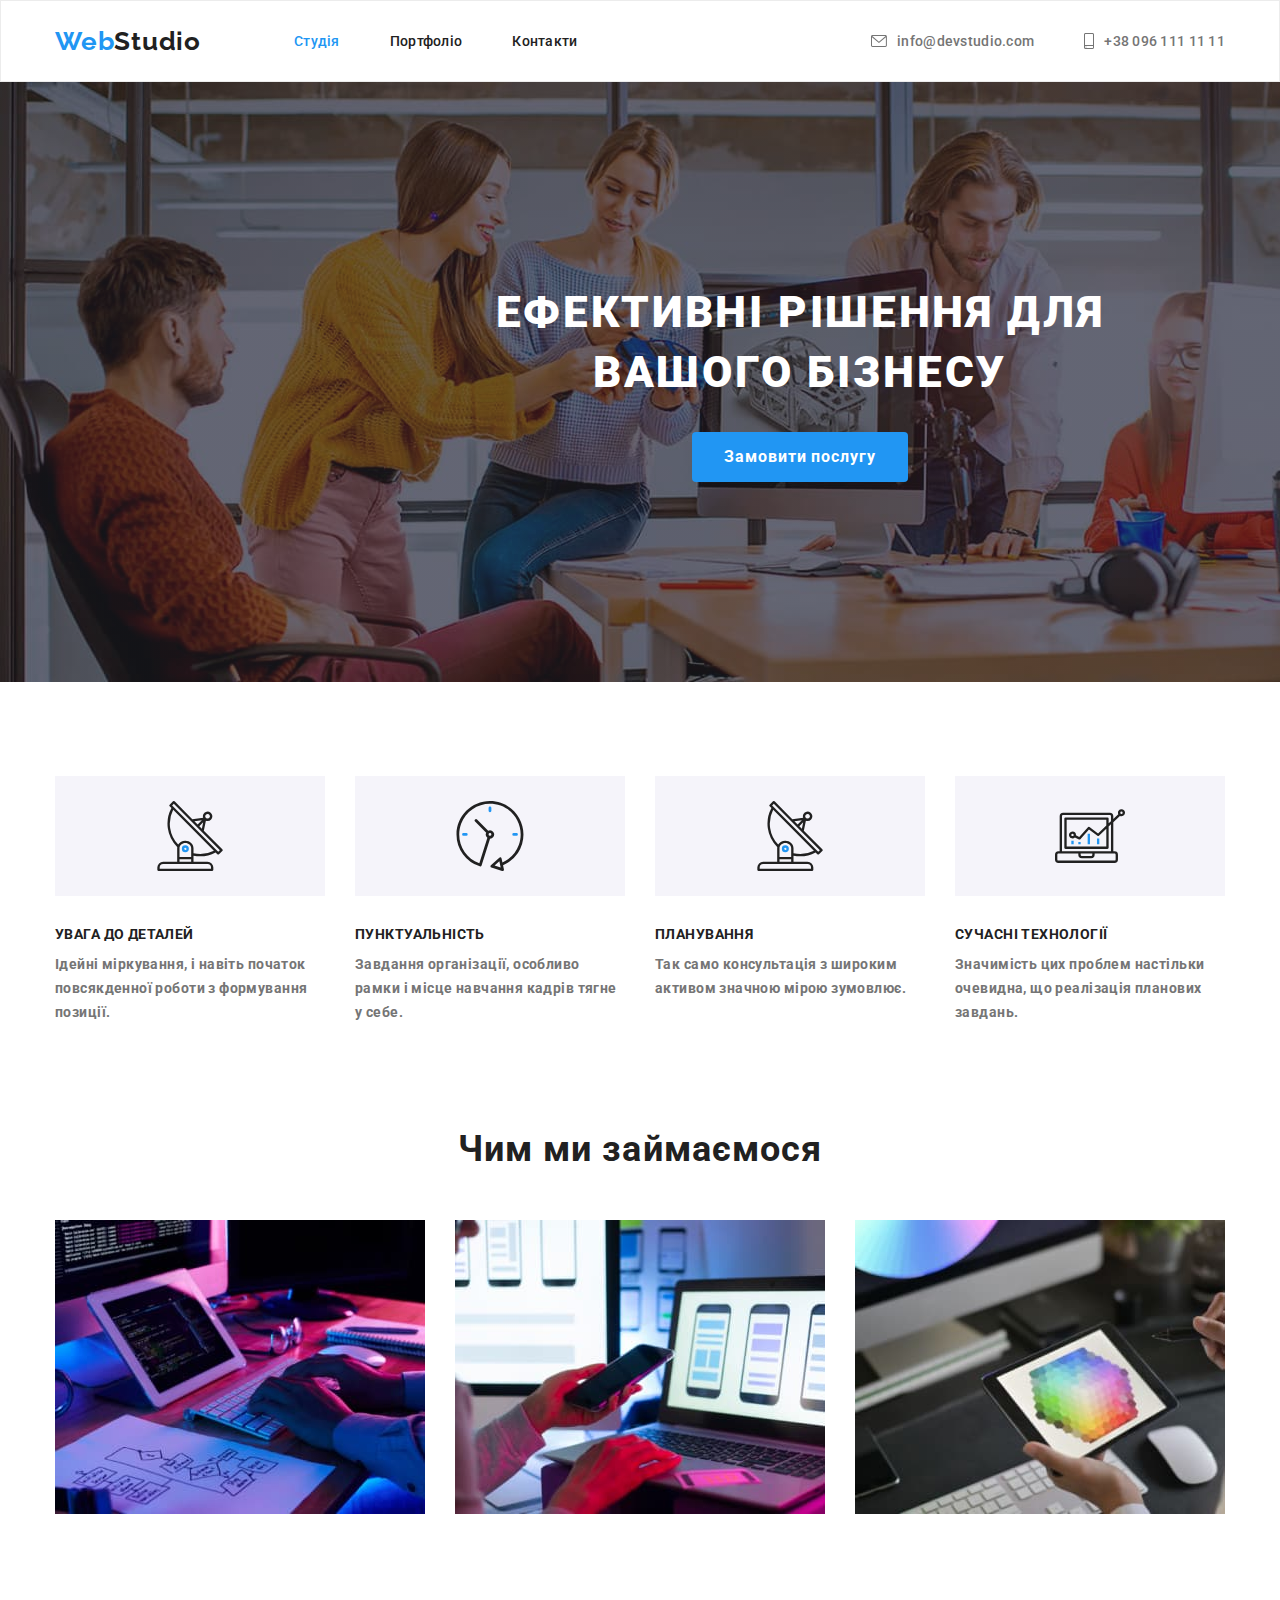
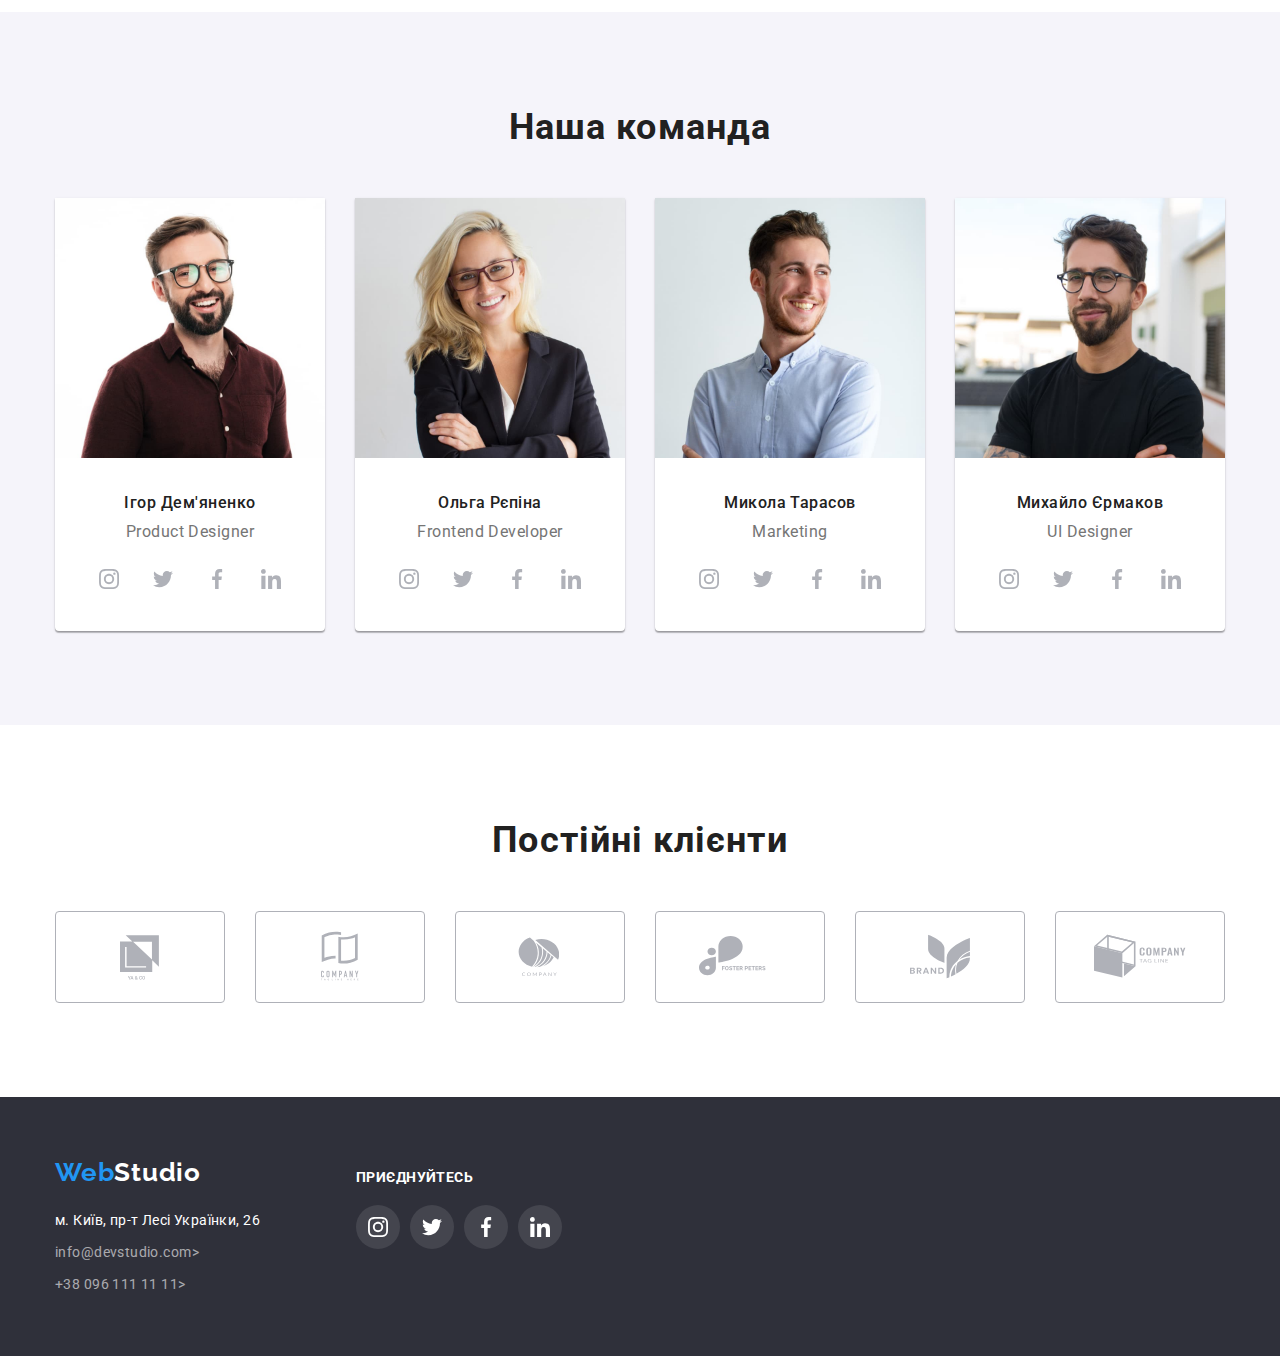
==== index.html @ 4c90c1e6 "HW" ====
<!DOCTYPE html>
<html lang="uk">
  <head>
    <meta charset="UTF-8" />
    <meta http-equiv="X-UA-Compatible" content="IE=edge" />
    <meta name="viewport" content="width=device-width, initial-scale=1.0" />
    <title>Document</title>
    <link rel="preconnect" href="https://fonts.googleapis.com" />
    <link rel="preconnect" href="https://fonts.gstatic.com" crossorigin />
    <link
      href="https://fonts.googleapis.com/css2?family=Raleway:wght@700&family=Roboto:wght@400;500;700;900&display=swap"
      rel="stylesheet"
    />
    <link
      rel="stylesheet"
      href="https://cdnjs.cloudflare.com/ajax/libs/modern-normalize/1.1.0/modern-normalize.css"
      integrity="sha512-Y0MM+V6ymRKN2zStTqzQ227DWhhp4Mzdo6gnlRnuaNCbc+YN/ZH0sBCLTM4M0oSy9c9VKiCvd4Jk44aCLrNS5Q=="
      crossorigin="anonymous"
      referrerpolicy="no-referrer"
    />
    <link rel="stylesheet" href="./css/styles.css" />
  </head>
  <body>
    <!--Шапка-->
    <header class="header">
      <div class="container main-nav">
        <nav class="logo-nav">
          <a href="#" class="logo-link"> <span class="logo">Web</span>Studio </a>

          <ul class="nav list">
            <li class="item"><a href="#" class="link current">Студія</a></li>
            <li class="item"><a href="./portfolio.html" class="link">Портфоліо</a></li>
            <li class="item"><a href="#" class="link">Контакти</a></li>
          </ul>
        </nav>
        <ul class="contact list">
          <li class="item">
            <a href="mailto:info@devstudio.com" class="contact-link">
              <svg class="post-svg" height="12px" width="16px">
                <use href="./images/symbol-defs.svg#icon-post"></use>
              </svg>
              info@devstudio.com
            </a>
          </li>
          <li class="item">
            <a href="tel:+380961111111" class="contact-link">
              <svg class="post-svg" height="16px" width="10px">
                <use href="./images/symbol-defs.svg#icon-smartphone"></use></svg
              >+38 096 111 11 11</a
            >
          </li>
        </ul>
      </div>
    </header>
    <main>
      <!--Cекція героя-->
      <div class="danil"></div>

      <section class="section hero">
        <div class="container btn-hero">
          <h1 class="hero-header">
            Ефективні рішення для<br />
            вашого бізнесу
          </h1>
          <button type="button" class="btn">Замовити послугу</button>
        </div>
      </section>
      <!--Особливості-->
      <section class="section feature">
        <div class="container peculiarities">
          <h2 class="peculiarities-header">Особливості</h2>
          <ul class="list list-peculiarities outline">
            <li class="item">
              <div class="bg-icon">
                <svg class="peculiarities-icon">
                  <use href="./images/symbol-defs.svg#icon-antenna"></use>
                </svg>
              </div>

              <h3 class="peculiarities">УВАГА ДО ДЕТАЛЕЙ</h3>
              <p class="text-peculiarities">
                Ідейні міркування, і навіть початок повсякденної роботи з формування позиції.
              </p>
            </li>
            <li class="item">
              <div class="bg-icon">
                <svg class="peculiarities-icon">
                  <use href="./images/symbol-defs.svg#icon-clock"></use>
                </svg>
              </div>
              <h3 class="peculiarities">ПУНКТУАЛЬНІСТЬ</h3>
              <p class="text-peculiarities">
                Завдання організації, особливо рамки і місце навчання кадрів тягне у себе.
              </p>
            </li>
            <li class="item">
              <div class="bg-icon">
                <svg class="peculiarities-icon">
                  <use href="./images/symbol-defs.svg#icon-antenna"></use>
                </svg>
              </div>
              <h3 class="peculiarities">ПЛАНУВАННЯ</h3>
              <p class="text-peculiarities">
                Так само консультація з широким активом значною мірою зумовлює.
              </p>
            </li>
            <li class="item">
              <div class="bg-icon">
                <svg class="peculiarities-icon">
                  <use href="./images/symbol-defs.svg#icon-diagram"></use>
                </svg>
              </div>
              <h3 class="peculiarities">СУЧАСНІ ТЕХНОЛОГІЇ</h3>
              <p class="text-peculiarities">
                Значимість цих проблем настільки очевидна, що реалізація планових завдань.
              </p>
            </li>
          </ul>
        </div>
      </section>
      <!--Чим ми займаємося-->
      <section class="section act">
        <div class="container">
          <h2 class="activity">Чим ми займаємося</h2>
          <ul class="list list-activity">
            <li class="item">
              <img src="./images/laptop.jpg" alt="щось набираємо" width="370" />
            </li>
            <li class="item">
              <img src="./images/phone.jpg" alt="розробляємо" width="370" />
            </li>
            <li class="item">
              <img src="./images/laptop-color.jpg" alt="підбираємо колір" width="370" />
            </li>
          </ul>
        </div>
      </section>
      <!--Наша команда-->
      <section class="section team">
        <div class="container">
          <h2 class="our-team">Наша команда</h2>
          <ul class="list team-card">
            <li class="team-list">
              <img
                src="./images/igor-demyanenko.jpg"
                alt="фото Ігора Дем'яненко"
                width="270"
                class="photo-team"
              />
              <h3 class="team-name">Ігор Дем'яненко</h3>
              <p class="team-text">Product Designer</p>
              <div class="link-cont">
                <a href="#" class="hidden-link">
                  <svg class="icon-link" width="44px" height="44px">
                    <use href="./images/symbol-defs.svg#icon-inst"></use>
                  </svg>
                </a>
                <a href="#" class="hidden-link">
                  <svg class="icon-link" width="44px" height="44px">
                    <use href="./images/symbol-defs.svg#icon-twit"></use>
                  </svg>
                </a>
                <a href="#" class="hidden-link">
                  <svg class="icon-link" width="44px" height="44px">
                    <use href="./images/symbol-defs.svg#icon-facebook"></use>
                  </svg>
                </a>
                <a href="#" class="hidden-link">
                  <svg class="icon-link" width="44px" height="44px">
                    <use href="./images/symbol-defs.svg#icon-linkedin"></use>
                  </svg>
                </a>
              </div>
            </li>

            <li class="team-list">
              <img
                src="./images/olha-repina.jpg"
                alt="фото Ольга Рєпіна"
                width="270"
                class="photo-team"
              />
              <h3 class="team-name">Ольга Рєпіна</h3>
              <p class="team-text">Frontend Developer</p>
              <div class="link-cont">
                <a href="#" class="hidden-link">
                  <svg class="icon-link" width="44px" height="44px">
                    <use href="./images/symbol-defs.svg#icon-inst"></use>
                  </svg>
                </a>
                <a href="#" class="hidden-link">
                  <svg class="icon-link" width="44px" height="44px">
                    <use href="./images/symbol-defs.svg#icon-twit"></use>
                  </svg>
                </a>
                <a href="#" class="hidden-link">
                  <svg class="icon-link" width="44px" height="44px">
                    <use href="./images/symbol-defs.svg#icon-facebook"></use>
                  </svg>
                </a>
                <a href="#" class="hidden-link">
                  <svg class="icon-link" width="44px" height="44px">
                    <use href="./images/symbol-defs.svg#icon-linkedin"></use>
                  </svg>
                </a>
              </div>
            </li>
            <li class="team-list">
              <img
                src="./images/mykola-tarasov.jpg"
                alt="фото Микола Тарасов"
                width="270"
                class="photo-team"
              />
              <h3 class="team-name">Микола Тарасов</h3>
              <p class="team-text">Marketing</p>
              <div class="link-cont">
                <a href="#" class="hidden-link">
                  <svg class="icon-link" width="44px" height="44px">
                    <use href="./images/symbol-defs.svg#icon-inst"></use>
                  </svg>
                </a>
                <a href="#" class="hidden-link">
                  <svg class="icon-link" width="44px" height="44px">
                    <use href="./images/symbol-defs.svg#icon-twit"></use>
                  </svg>
                </a>
                <a href="#" class="hidden-link">
                  <svg class="icon-link" width="44px" height="44px">
                    <use href="./images/symbol-defs.svg#icon-facebook"></use>
                  </svg>
                </a>
                <a href="#" class="hidden-link">
                  <svg class="icon-link" width="44px" height="44px">
                    <use href="./images/symbol-defs.svg#icon-linkedin"></use>
                  </svg>
                </a>
              </div>
            </li>
            <li class="team-list">
              <img
                src="./images/mykhaylo-ermakov.jpg"
                alt="фото Михайло Єрмаков"
                width="270"
                class="photo-team"
              />
              <h3 class="team-name">Михайло Єрмаков</h3>
              <p class="team-text">UI Designer</p>
              <div class="link-cont">
                <a href="#" class="hidden-link">
                  <svg class="icon-link" width="44px" height="44px">
                    <use href="./images/symbol-defs.svg#icon-inst"></use>
                  </svg>
                </a>
                <a href="#" class="hidden-link">
                  <svg class="icon-link" width="44px" height="44px">
                    <use href="./images/symbol-defs.svg#icon-twit"></use>
                  </svg>
                </a>
                <a href="#" class="hidden-link">
                  <svg class="icon-link" width="44px" height="44px">
                    <use href="./images/symbol-defs.svg#icon-facebook"></use>
                  </svg>
                </a>
                <a href="#" class="hidden-link">
                  <svg class="icon-link" width="44px" height="44px">
                    <use href="./images/symbol-defs.svg#icon-linkedin"></use>
                  </svg>
                </a>
              </div>
            </li>
          </ul>
        </div>
      </section>

      <!-- Постійні клієнти -->

      <section class="section">
        <div class="container">
          <h2 class="clients">Постійні клієнти</h2>
          <ul class="list our-clients">
            <li class="item item-client">
              <a href="#" class="client-link client-1">
                <svg class="svg-client" width="41px" height="47px">
                  <use href="./images/symbol-defs.svg#icon-client1"></use>
                </svg>
              </a>
            </li>
            <li class="item item-client">
              <a href="#" class="client-link client-2">
                <svg class="svg-client" width="40px" height="52px">
                  <use href="./images/symbol-defs.svg#icon-client2"></use>
                </svg>
              </a>
            </li>
            <li class="item item-client">
              <a href="#" class="client-link client-3">
                <svg class="svg-client" width="43px" height="41px">
                  <use href="./images/symbol-defs.svg#icon-client3"></use>
                </svg>
              </a>
            </li>
            <li class="item item-client">
              <a href="#" class="client-link client-4">
                <svg class="svg-client" width="84px" height="41px">
                  <use href="./images/symbol-defs.svg#icon-client4"></use>
                </svg>
              </a>
            </li>
            <li class="item item-client">
              <a href="#" class="client-link client-5">
                <svg class="svg-client" width="63px" height="45px">
                  <use href="./images/symbol-defs.svg#icon-client5"></use>
                </svg>
              </a>
            </li>
            <li class="item item-client">
              <a href="#" class="client-link client-6">
                <svg class="svg-client" width="94px" height="44px">
                  <use href="./images/symbol-defs.svg#icon-client6"></use>
                </svg>
              </a>
            </li>
          </ul>
        </div>
      </section>
    </main>
    <!--Підвал-->
    <footer class="footer">
      <div class="container maket">
        <div class="footer-adress">
          <a href="#" class="footer-logo"> <span class="logo">Web</span>Studio </a>
          <address class="adress">
            <ul class="list footer-list">
              <li class="items">
                <a href="https://goo.gl/maps/XbnjPJ6jwJiGbw8f6" class="adress-map"
                  >м. Київ, пр-т Лесі Українки, 26</a
                >
              </li>
              <li class="items">
                <a href="mailto:info@devstudio.com" class="contact-adress">info@devstudio.com></a>
              </li>
              <li class="items">
                <a href="tel:+380961111111" class="contact-adress">+38 096 111 11 11></a>
              </li>
            </ul>
          </address>
        </div>
        <div class="footer-link">
          <h2 class="h-footer">приєднуйтесь</h2>
          <div class="link-cont footer-cont">
            <a href="#" class="hidden-link foot">
              <svg class="icon-link inst" width="44px" height="44px">
                <use href="./images/symbol-defs.svg#icon-inst"></use>
              </svg>
            </a>
            <a href="#" class="hidden-link foot">
              <svg class="icon-link inst" width="44px" height="44px">
                <use href="./images/symbol-defs.svg#icon-twit"></use>
              </svg>
            </a>
            <a href="#" class="hidden-link foot">
              <svg class="icon-link inst" width="44px" height="44px">
                <use href="./images/symbol-defs.svg#icon-facebook"></use>
              </svg>
            </a>
            <a href="#" class="hidden-link foot">
              <svg class="icon-link inst" width="44px" height="44px">
                <use href="./images/symbol-defs.svg#icon-linkedin"></use>
              </svg>
            </a>
          </div>
        </div>
      </div>
    </footer>
  </body>
</html>
---- css/styles.css ----
:root {
  --primary-text-color: #212121;
  --secondary-text-color: #757575;
  --accent-color: #2196f3;
  --bg-color-secondary: #2f303a;
  --bg-color-primary: #ffffff;
  --bg-color-third: #f5f4fa;
  --adress-color: rgba(255, 255, 255, 0.6);
  --card-color: #eeeeee;
  --btn-active: #188ce8;
  --header-border: #ececec;
  --card-shadow: 0px 1px 3px rgba(0, 0, 0, 0.12), 0px 1px 1px rgba(0, 0, 0, 0.14),
    0px 2px 1px rgba(0, 0, 0, 0.2);
  --social-link-color: #afb1b8;
  --footer-social: rgba(255, 255, 255, 0.1);
}

body {
  background-color: var(--bg-color-primary);
  color: var(--primary-text-color);
  font-family: Roboto, sans-serif;
}

h1,
h2,
h3,
h4,
h5,
h6,
ul,
p {
  margin-top: 0;
  margin-bottom: 0;
}

.container {
  width: 1200px;
  margin-left: auto;
  margin-right: auto;
  padding-left: 15px;
  padding-right: 15px;
}

.section {
  padding-top: 94px;
  padding-bottom: 94px;
}

/* Хедер */

.logo-link {
  color: var(--primary-text-color);
  text-decoration: none;
  font-family: Raleway, sans-serif;
  font-weight: 700;
  font-size: 26px;
  line-height: calc(32 / 26);
  letter-spacing: 0.03em;
  margin-right: 93px;
}

.logo {
  color: var(--accent-color);
  letter-spacing: 0.03em;
}

/* Навигация */

.container.main-nav {
  display: flex;
  /* align-items: center; */
}

.logo-nav {
  display: flex;
  align-items: center;
}
.nav.list {
  display: flex;
}

.nav .item:not(:last-child) {
  margin-right: 50px;
}

.nav .link {
  display: block;
  color: var(--primary-text-color);
  text-decoration: none;
  font-weight: 500;
  font-size: 14px;
  line-height: calc(16 / 14);
  letter-spacing: 0.02em;
  padding-top: 32px;
  padding-bottom: 32px;
}

.nav .current {
  color: var(--accent-color);
}

.nav .link:hover,
.nav .link:focus {
  color: var(--accent-color);
}

.contact.list {
  display: flex;
  margin-left: auto;
  align-items: center;
}

.contact .item:not(:last-child) {
  margin-right: 50px;
}

.post-link {
  fill: currentColor;
}

.contact-link {
  display: flex;
  align-items: center;
  color: var(--secondary-text-color);
  text-decoration: none;
  font-weight: 500;
  font-size: 14px;
  line-height: calc(16 / 14);
  letter-spacing: 0.02em;
  fill: var(--secondary-text-color);
}

.contact-link:hover,
.contact-link:focus {
  color: var(--accent-color);
  fill: var(--accent-color);
}

.post-svg {
  margin-right: 10px;
}

/* Герой */

.hero {
  background-color: var(--bg-color-secondary);
  padding: 200px;
  background-image: linear-gradient(to right, rgba(47, 48, 58, 0.4), rgba(47, 48, 58, 0.4)),
    url(../images/bg-img.jpg);
  height: 600px;
  max-width: 1600px;
  margin-left: auto;
  margin-right: auto;
}

.danil {
  /* background-image: url(../images/bg-img.jpg);
  height: 600px;
  max-width: 1600px;
  margin-left: auto;
  margin-right: auto; */
}

.header.marg {
}

.header {
  border: 1px solid var(--header-border);
  /* background-color: tomato; */
}

.hero-header {
  color: var(--bg-color-primary);
  font-weight: 900;
  font-size: 44px;
  line-height: calc(60 / 44);
  text-align: center;
  letter-spacing: 0.06em;
  text-transform: uppercase;
  margin-bottom: 30px;

  /* background-color: aqua; */
}

.btn-hero {
  text-align: center;
}

.btn {
  color: var(--bg-color-primary);
  background-color: var(--accent-color);
  cursor: pointer;
  font-family: inherit;
  font-weight: 700;
  font-size: 16px;
  line-height: calc(30 / 16);
  letter-spacing: 0.06em;
  border-radius: 4px;
  padding: 10px 32px;
  border: none;
  text-align: center;
}

.btn:hover,
.btn:focus {
  background-color: var(--btn-active);
}

/* Преимущества */

.list.list-peculiarities {
  display: flex;
}

.bg-icon {
  width: 270px;
  height: 120px;
  background-color: var(--bg-color-third);
  margin-bottom: 30px;
  padding: 25px 100px;
}

.peculiarities-icon {
  text-align: center;
  width: 70px;
  height: 70px;
}

.list {
  padding-inline-start: 0;
}

.list-peculiarities .item {
  flex-basis: calc(100% / 4);
}

.list-peculiarities .item:not(:last-child) {
  margin-right: 30px;
}

.peculiarities-header {
  position: absolute;
  width: 1px;
  height: 1px;
  margin: -1px;
  border: 0;
  padding: 0;
  white-space: nowrap;
  clip-path: inset(100%);
  clip: rect(0 0 0 0);
  overflow: hidden;
}

.feature {
}

.peculiarities {
  color: var(--primary-text-color);
  /* margin-bottom: list; */
  font-weight: 700;
  font-size: 14px;
  line-height: calc(16 / 14);
  letter-spacing: 0.03em;
  text-transform: uppercase;
  margin-bottom: 10px;
}

.text-peculiarities {
  color: var(--secondary-text-color);
  font-size: 14px;
  line-height: calc(24 / 14);
  letter-spacing: 0.03em;
  text-transform: none;
}

/* Чем занимаемся */

.activity {
  color: var(--primary-text-color);
  font-weight: 700;
  font-size: 36px;
  line-height: calc(42 / 36);
  text-align: center;
  letter-spacing: 0.03em;
  margin-bottom: 50px;
  padding-top: 0;
}

.section.act {
  padding-top: 0;
}

.list-activity {
  display: flex;
}

.list-activity .item:not(:last-child) {
  margin-right: 30px;
}

/* Команда */

.team {
  background-color: var(--bg-color-third);
}

.team-card {
  display: flex;
}

.our-team {
  color: var(--primary-text-color);
  font-weight: 700;
  font-size: 36px;
  line-height: calc(42 / 36);
  text-align: center;
  letter-spacing: 0.03em;
  margin-bottom: 50px;
}
.photo-team {
  margin-bottom: 30px;
}

.team-list:not(:last-child) {
  margin-right: 30px;
}

.team-list {
  box-shadow: var(--card-shadow);
  border-radius: 0px 0px 4px 4px;
  background-color: var(--bg-color-primary);
}

.team-name {
  color: var(--primary-text-color);
  font-weight: 500;
  font-size: 16px;
  line-height: calc(19 / 16);
  text-align: center;
  letter-spacing: 0.03em;
  margin-bottom: 10px;
}

.team-text {
  color: var(--secondary-text-color);
  font-size: 16px;
  line-height: calc(19 / 16);
  text-align: center;
  letter-spacing: 0.03em;
  margin-bottom: 16px;
}

.hidden-link {
  height: 44px;
  width: 44px;
  border-radius: 50%;
  display: flex;
  align-items: center;
  padding: 12px;
  background-color: var(--bg-color-primary);
  color: var(--social-link-color);
}

.hidden-link:hover,
.hidden-link:focus {
  background-color: var(--accent-color);
  color: var(--bg-color-primary);
}

.hidden-link:not(:last-child) {
  margin-right: 10px;
}

.icon-link {
  fill: currentColor;
}

.link-cont {
  margin-right: auto;
  margin-left: auto;
  display: flex;
  padding-left: 32px;
  padding-right: 32px;
  padding-bottom: 30px;
}

/* Clients */

.clients {
  color: var(--primary-text-color);
  font-weight: 700;
  font-size: 36px;
  line-height: calc(42 / 36);
  text-align: center;
  letter-spacing: 0.03em;
  margin-bottom: 50px;
}

.our-clients {
  display: flex;
}

.client-link {
  width: 170px;
  height: 92px;
  display: flex;
  border: 1px solid var(--social-link-color);
  border-radius: 4px;
  align-items: center;
  background-color: var(--bg-color-primary);
  color: var(--social-link-color);
}

.client-link:hover,
.client-link:focus {
  background-color: var(--bg-color-primary);
  color: var(--accent-color);
}

.client-1 {
  padding-top: 23px;
  padding-right: 65px;
  padding-bottom: 22.3px;
  padding-left: 64px;
}

.client-2 {
  padding-top: 19px;
  padding-right: 65px;
  padding-bottom: 21px;
  padding-left: 65px;
}

.client-3 {
  padding-top: 24.7px;
  padding-right: 64.68px;
  padding-bottom: 26.12px;
  padding-left: 61.68px;
}

.client-4 {
  padding-top: 24.7px;
  padding-right: 42.56px;
  padding-bottom: 26.68px;
  padding-left: 43px;
}

.client-5 {
  padding-top: 22.77px;
  padding-right: 53.46px;
  padding-bottom: 23.8px;
  padding-left: 54px;
}

.client-6 {
  padding-top: 22.77px;
  padding-right: 38.21px;
  padding-bottom: 25.31px;
  padding-left: 38px;
}

.item-client:not(:last-child) {
  margin-right: 30px;
}

.svg-client {
  fill: currentColor;
}

/* Футер */

.footer-adress {
  width: 231px;
  margin-right: 70px;
  display: inline-block;
}

.footer {
  background-color: var(--bg-color-secondary);
  padding-top: 60px;
  padding-bottom: 60px;
}

.footer-logo {
  color: var(--bg-color-primary);
  text-decoration: none;
  font-family: Raleway, sans-serif;
  font-weight: 700;
  font-size: 26px;
  line-height: calc(31 / 26);
  letter-spacing: 0.03em;
}

.footer-list {
  margin-top: 20px;
}

.adress {
  font-style: normal;
}

.footer-list .items:not(:last-child) {
  margin-bottom: 8px;
}

.adress-map {
  color: var(--bg-color-primary);
  text-decoration: none;
  font-size: 14px;
  line-height: calc(24 / 14);
  letter-spacing: 0.03em;
}

.contact-adress {
  color: var(--adress-color);
  text-decoration: none;
  font-size: 14px;
  line-height: calc(24 / 14);

  letter-spacing: 0.03em;
}

.adress-map:hover,
.adress-map:focus {
  color: var(--accent-color);
}

.contact-adress:hover,
.contact-adress:focus {
  color: var(--accent-color);
}

.footer-link {
  display: inline-block;

  /* align-items: center; */
}

.maket {
  display: flex;
}

.h-footer {
  font-weight: 700;
  font-size: 14px;
  line-height: 16px;
  letter-spacing: 0.03em;
  text-transform: uppercase;
  color: var(--bg-color-primary);
  margin-bottom: 20px;
  padding-top: 12px;
}

.hidden-link.foot {
  background-color: var(--footer-social);
  color: var(--bg-color-primary);
}

.hidden-link.foot:focus,
.hidden-link.foot:hover {
  background-color: var(--accent-color);
}

.footer-cont {
  width: 206px;
  height: 44px;
  padding-left: 0;
}

.icon-link.inst {
  fill: currentColor;
}

/* Портфолио */

.portfolio.list {
  text-decoration: none;
  margin-bottom: 50px;
  display: flex;
  justify-content: center;
}

.portfolio .item:not(:last-child) {
  margin-right: 8px;
}

.photo-port {
  display: block;
  max-width: 100%;
  height: auto;
}

.cards.list {
  display: flex;
  flex-wrap: wrap;
  gap: 30px;
  /* flex-basis: calc(100% / 3); */
}

.cards-border {
  border-bottom: 1px solid var(--card-color);
  border-right: 1px solid var(--card-color);
  border-left: 1px solid var(--card-color);
  padding: 20px 24px;
}

.cards .items {
  flex-basis: calc((100% - 60px) / 3);
}

.cards-name {
  color: var(--primary-text-color);
  text-decoration: none;
  font-weight: 700;
  font-size: 18px;
  line-height: calc(36 / 18);
  letter-spacing: 0.06em;
  margin-bottom: 4px;
}
.cards-text {
  color: var(--secondary-text-color);
  text-decoration: none;
  font-size: 16px;
  line-height: calc(30 / 16);
  letter-spacing: 0.03em;
  /* border-bottom: 1px solid var(--card-color); */
}

.cards-link {
  display: block;
  text-decoration: none;
  line-height: 0;
  max-width: 100%;
  height: auto;
}

.choose-portfolio {
  position: absolute;
  width: 1px;
  height: 1px;
  margin: -1px;
  border: 0;
  padding: 0;
  white-space: nowrap;
  clip-path: inset(100%);
  clip: rect(0 0 0 0);
  overflow: hidden;
}

.btn-portfolio {
  background-color: var(--bg-color-third);
  color: var(--primary-text-color);
  font-family: inherit;
  font-weight: 500;
  font-size: 16px;
  line-height: 26px;
  text-align: center;
  letter-spacing: 0.03em;
  cursor: pointer;
  padding: 6px 22px;
  border: none;
  border-radius: 4px;
}

.portfolio .current {
  background-color: var(--accent-color);
  color: var(--bg-color-primary);
}

.portfolio .btn-portfolio:hover,
.portfolio .btn-portfolio:focus {
  background-color: var(--accent-color);
  color: var(--bg-color-primary);
  box-shadow: 0px 3px 1px rgba(0, 0, 0, 0.1), 0px 1px 2px rgba(0, 0, 0, 0.08),
    0px 2px 2px rgba(0, 0, 0, 0.12);
}

.list {
  list-style: none;
}
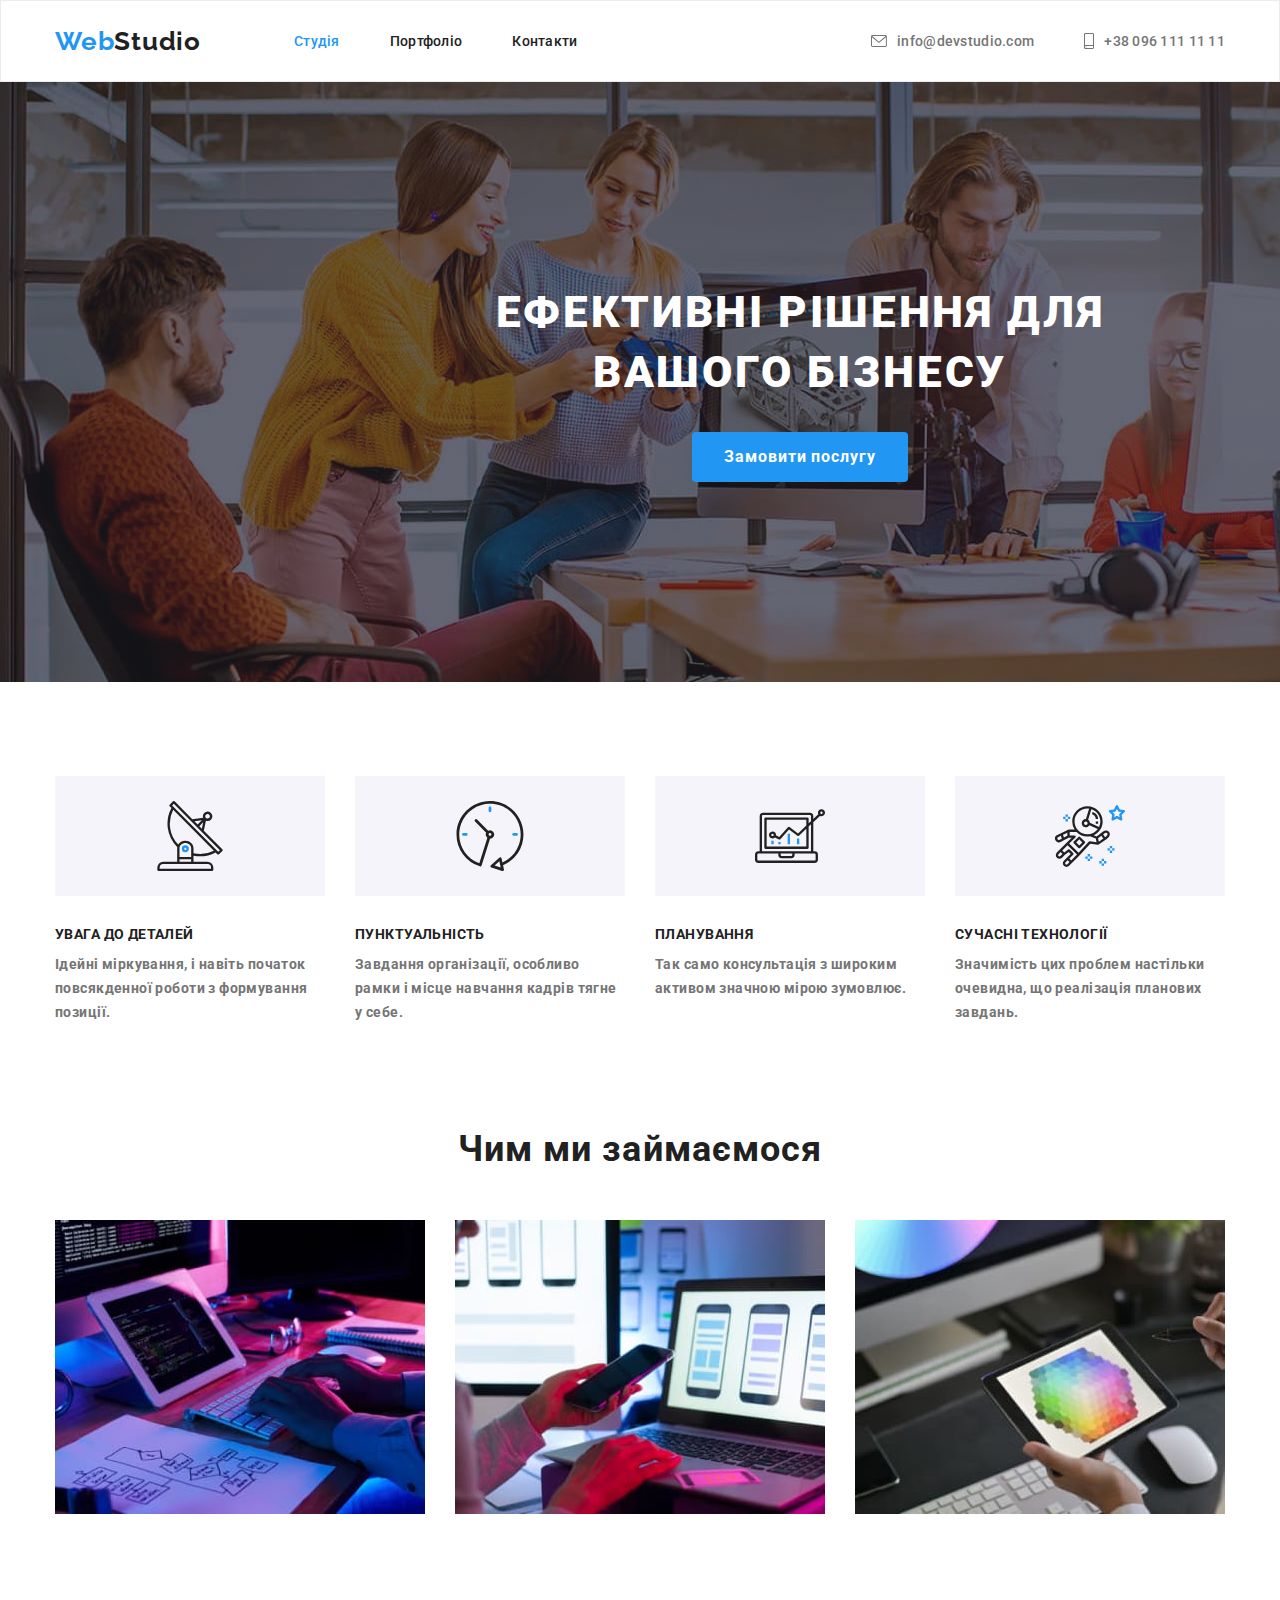
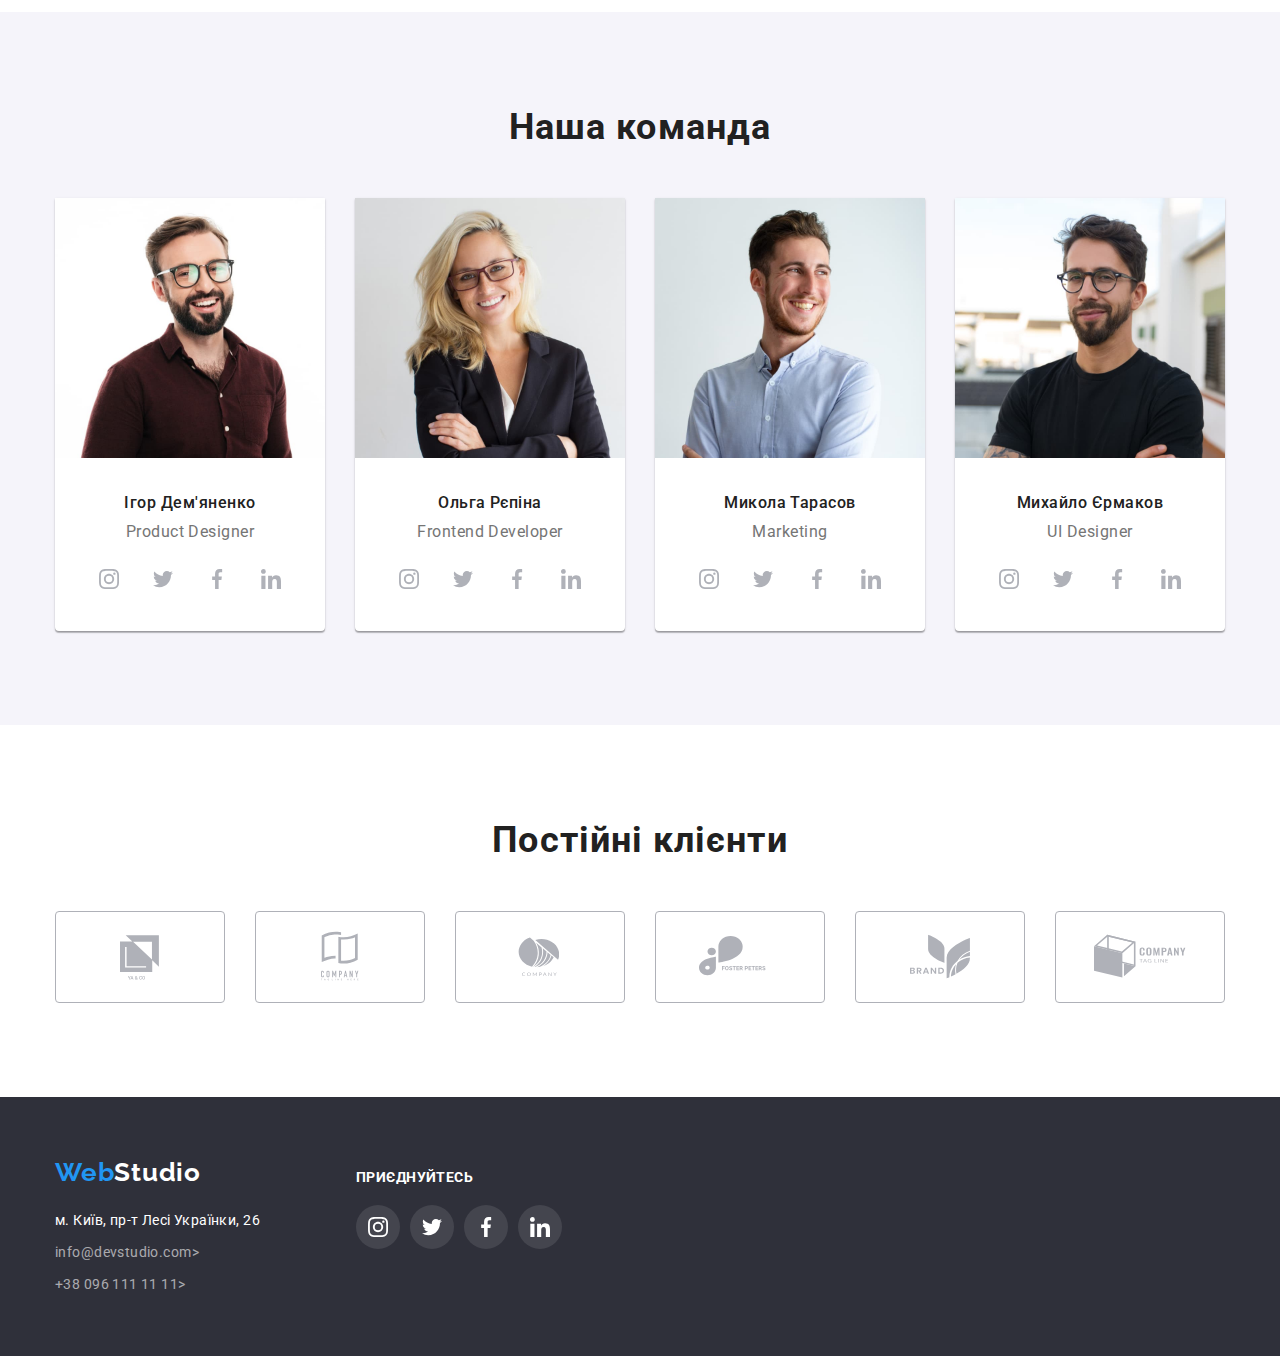
==== commit 2ca8dc9c: "fixed/css" ====
--- a/index.html
+++ b/index.html
@@ -96,7 +96,7 @@
             <li class="item">
               <div class="bg-icon">
                 <svg class="peculiarities-icon">
-                  <use href="./images/symbol-defs.svg#icon-antenna"></use>
+                  <use href="./images/symbol-defs.svg#icon-diagram"></use>
                 </svg>
               </div>
               <h3 class="peculiarities">ПЛАНУВАННЯ</h3>
@@ -107,7 +107,7 @@
             <li class="item">
               <div class="bg-icon">
                 <svg class="peculiarities-icon">
-                  <use href="./images/symbol-defs.svg#icon-diagram"></use>
+                  <use href="./images/symbol-defs.svg#icon-astronaut"></use>
                 </svg>
               </div>
               <h3 class="peculiarities">СУЧАСНІ ТЕХНОЛОГІЇ</h3>
